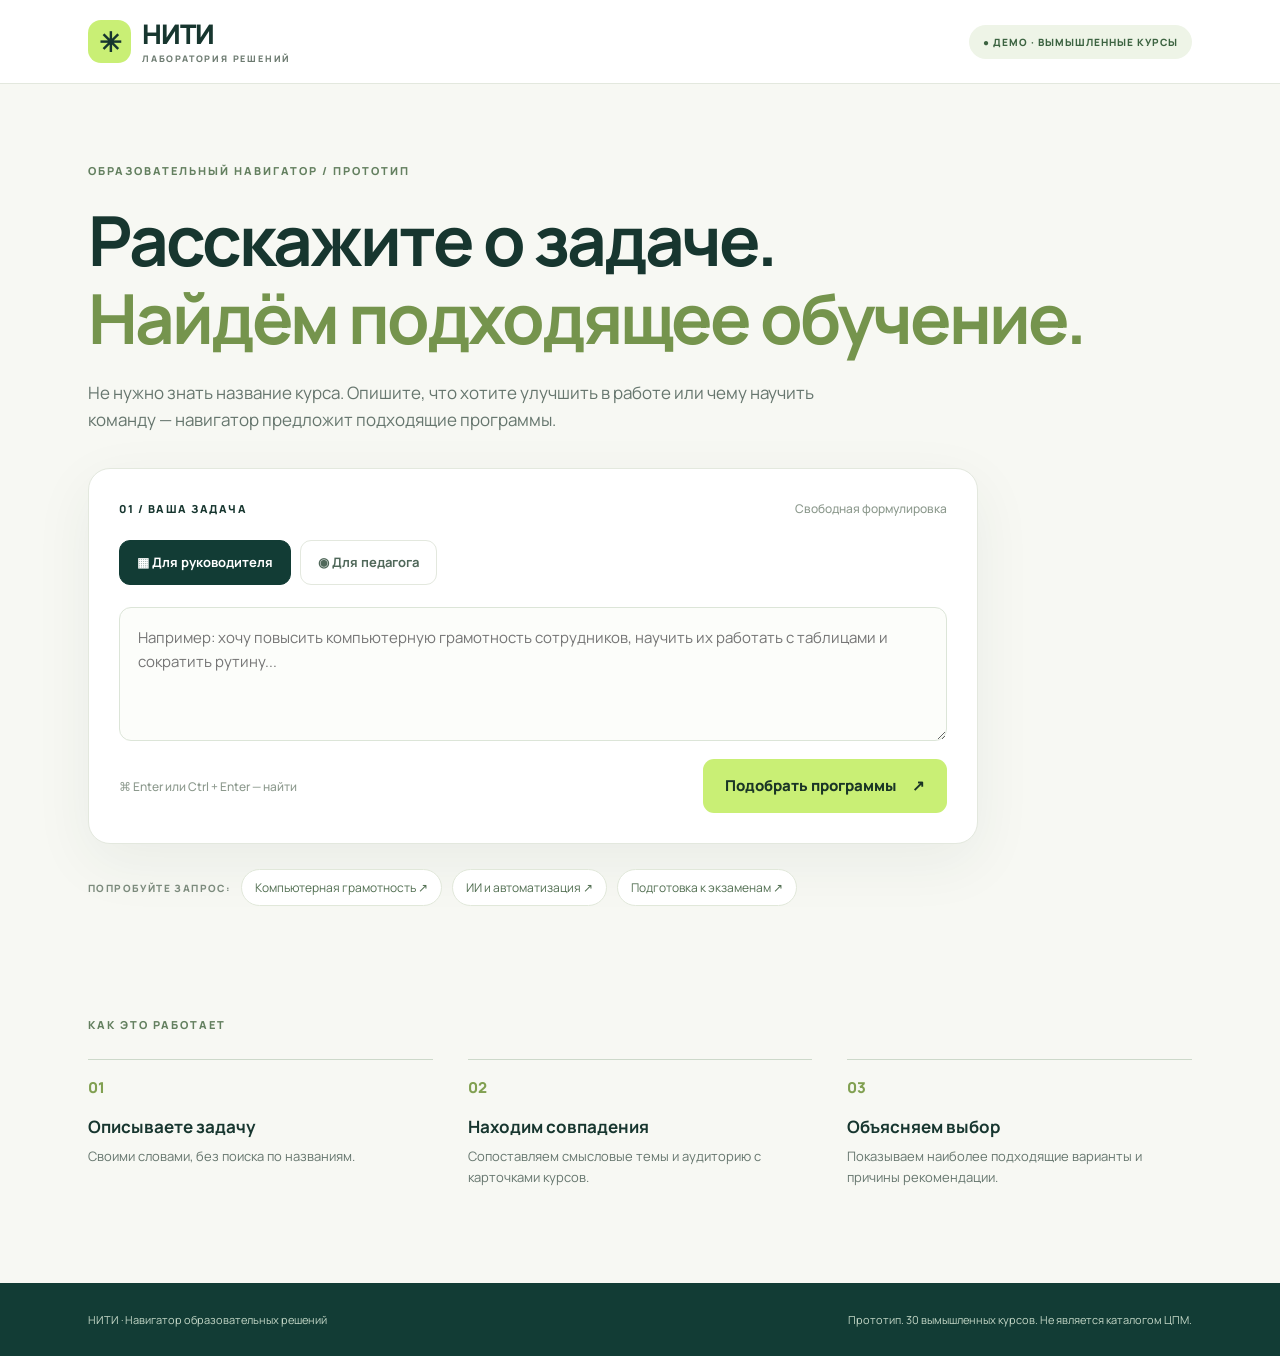
==== index.html @ 98d262a6 "Add files via upload" ====
<!doctype html><html lang="ru"><head><meta charset="utf-8"><meta name="viewport" content="width=device-width, initial-scale=1"><meta name="theme-color" content="#113c35"><title>НИТИ — Навигатор образовательных решений · Демо</title><link rel="stylesheet" href="style.css"></head><body>
<header class="top"><div class="wrap top-inner"><div class="brand"><span class="brand-icon">✳</span><span>НИТИ <small>ЛАБОРАТОРИЯ РЕШЕНИЙ</small></span></div><span class="demo-pill">● ДЕМО · ВЫМЫШЛЕННЫЕ КУРСЫ</span></div></header>
<main class="wrap"><section class="hero"><div class="eyebrow">ОБРАЗОВАТЕЛЬНЫЙ НАВИГАТОР / ПРОТОТИП</div><h1>Расскажите о задаче.<br><em>Найдём подходящее обучение.</em></h1><p class="lead">Не нужно знать название курса. Опишите, что хотите улучшить в работе или чему научить команду — навигатор предложит подходящие программы.</p><div class="search-card"><div class="card-top"><span>01 / ВАША ЗАДАЧА</span><span class="mini">Свободная формулировка</span></div><div class="role-group" role="group" aria-label="Для кого подбираем"><button class="role active" data-role="leader" aria-pressed="true">▦ Для руководителя</button><button class="role" data-role="teacher" aria-pressed="false">◉ Для педагога</button></div><label class="sr" for="query">Опишите вашу задачу</label><textarea id="query" rows="4" placeholder="Например: хочу повысить компьютерную грамотность сотрудников, научить их работать с таблицами и сократить рутину..."></textarea><div class="search-footer"><span class="hint">⌘ Enter или Ctrl + Enter — найти</span><button class="primary" id="searchBtn">Подобрать программы <span>↗</span></button></div></div><div class="examples"><span>ПОПРОБУЙТЕ ЗАПРОС:</span><button data-example="Хочу повысить компьютерную грамотность сотрудников, научить их работать с таблицами и документами">Компьютерная грамотность ↗</button><button data-example="Педагоги тратят много времени на рутину. Хотим внедрить искусственный интеллект и автоматизацию">ИИ и автоматизация ↗</button><button data-example="Хочу улучшить результаты ОГЭ и ЕГЭ, подготовить учителей к работе с экзаменационными заданиями">Подготовка к экзаменам ↗</button></div></section>
<section class="results hidden" id="results" aria-live="polite"><div class="section-heading"><div><div class="eyebrow">02 / РЕЗУЛЬТАТ ПОДБОРА</div><h2 id="resultsTitle">Ваши рекомендации</h2><p id="resultsSubtitle"></p></div><button id="resetBtn" class="outline">← Новый запрос</button></div><div id="intent" class="intent"></div><div id="cards" class="grid"></div><div class="after"><strong>Не нашли то, что нужно?</strong><p>В полной версии здесь можно будет уточнить запрос или оставить заявку на индивидуальную программу обучения.</p><button id="refineBtn" class="outline">Уточнить запрос ↑</button></div></section>
<section class="how"><div class="eyebrow">КАК ЭТО РАБОТАЕТ</div><div class="steps"><div><span>01</span><h3>Описываете задачу</h3><p>Своими словами, без поиска по названиям.</p></div><div><span>02</span><h3>Находим совпадения</h3><p>Сопоставляем смысловые темы и аудиторию с карточками курсов.</p></div><div><span>03</span><h3>Объясняем выбор</h3><p>Показываем наиболее подходящие варианты и причины рекомендации.</p></div></div></section></main>
<footer><div class="wrap foot"><span>НИТИ · Навигатор образовательных решений</span><span>Прототип. 30 вымышленных курсов. Не является каталогом ЦПМ.</span></div></footer><script src="app.js" defer></script></body></html>
---- style.css ----
@import url('https://fonts.googleapis.com/css2?family=Manrope:wght@400;500;600;700;800&display=swap');
:root{--dark:#123c35;--ink:#17362f;--muted:#66766e;--green:#e2f4a8;--lime:#c9ef75;--bg:#f7f8f3;--line:#e3e8de}*{box-sizing:border-box}html{scroll-behavior:smooth}body{margin:0;background:var(--bg);color:var(--ink);font:15px/1.6 Manrope,Arial,sans-serif}button,textarea{font:inherit}button{cursor:pointer}.wrap{max-width:1160px;margin:auto;padding:0 28px}.top{border-bottom:1px solid var(--line);background:#fff}.top-inner{height:83px;display:flex;justify-content:space-between;align-items:center;gap:20px}.brand{display:flex;align-items:center;gap:11px;font-size:27px;font-weight:800;letter-spacing:-1px;line-height:1}.brand small{display:block;font-size:9px;letter-spacing:1.8px;margin-top:7px;color:#6d7b71}.brand-icon{display:grid;place-items:center;width:43px;height:43px;background:var(--lime);border-radius:13px;font-size:27px}.demo-pill{background:#eef4e7;color:#3c6341;font-size:10px;font-weight:800;letter-spacing:1px;border-radius:50px;padding:9px 14px}.hero{padding:78px 0 65px}.eyebrow{font-size:11px;font-weight:800;letter-spacing:2px;color:#648060}.hero h1{font-size:clamp(37px,5.5vw,69px);line-height:1.14;letter-spacing:-3px;margin:21px 0}.hero h1 em{font-style:normal;color:#75944d}.lead{font-size:17px;max-width:760px;color:var(--muted);margin:0 0 35px}.search-card{max-width:890px;padding:30px;background:#fff;border:1px solid var(--line);border-radius:22px;box-shadow:0 18px 60px #243c2810}.card-top,.search-footer{display:flex;justify-content:space-between;align-items:center;gap:15px}.card-top{font-size:11px;font-weight:800;letter-spacing:1.5px}.mini,.hint{color:#8c998d;font-size:12px;font-weight:500;letter-spacing:0}.role-group{display:flex;gap:9px;margin:22px 0}.role{padding:11px 17px;border:1px solid var(--line);border-radius:11px;background:#fff;color:#50685a;font-size:13px;font-weight:700}.role.active{background:var(--dark);color:white;border-color:var(--dark)}textarea{display:block;width:100%;border:1px solid #dce5d8;border-radius:12px;resize:vertical;min-height:132px;padding:18px;color:var(--ink);outline:none;background:#fcfdfa}textarea:focus{border-color:#86a961;box-shadow:0 0 0 3px #dcefc5}.search-footer{margin-top:18px}.primary{border:0;background:var(--lime);color:#1a3526;font-weight:800;padding:15px 22px;border-radius:11px}.primary:hover{background:#b6e65a}.primary span{margin-left:13px}.examples{display:flex;flex-wrap:wrap;align-items:center;gap:10px;max-width:980px;margin-top:25px}.examples span{font-size:10px;font-weight:800;letter-spacing:1.4px;color:#7c8b7d}.examples button{border:1px solid #e1e8da;border-radius:30px;padding:8px 13px;background:white;color:#526f52;font-size:12px}.examples button:hover,.outline:hover{background:#e9f4df}.results{border-top:1px solid var(--line);padding:55px 0 65px}.hidden{display:none}.section-heading{display:flex;justify-content:space-between;align-items:center;gap:20px}.section-heading h2{font-size:35px;letter-spacing:-1.2px;margin:10px 0 5px}.section-heading p{color:var(--muted);margin:0}.outline{border:1px solid #cfddcb;background:#fff;color:#395c43;border-radius:11px;padding:12px 16px;font-weight:700}.intent{background:#eaf2dc;padding:19px 23px;border-radius:14px;margin:27px 0;color:#3e6145}.intent strong{display:block;margin-bottom:7px}.chip{display:inline-block;background:#fff;border:1px solid #dbe6d0;border-radius:30px;padding:5px 11px;font-size:12px;margin:4px 6px 2px 0}.grid{display:grid;grid-template-columns:repeat(3,minmax(0,1fr));gap:17px}.course{background:#fff;border:1px solid var(--line);border-radius:18px;padding:24px;display:flex;flex-direction:column;min-height:350px}.course .number{font-size:11px;color:#87998b;font-weight:800;letter-spacing:1px}.course h3{font-size:20px;line-height:1.35;letter-spacing:-.5px;margin:16px 0 10px}.course p{font-size:13px;color:#6b7a70;margin:0 0 14px}.meta{font-size:12px;color:#526d56;margin-top:auto;border-top:1px solid var(--line);padding-top:14px}.meta span{display:block;margin:4px 0}.match{font-size:11px;font-weight:800;color:#538044;background:#eaf5dc;padding:5px 9px;border-radius:30px;display:inline-block;align-self:start}.why{margin-top:12px;padding:12px;background:#f4f8ec;border-radius:10px;color:#466247;font-size:12px}.after{margin-top:22px;background:#f0f2ea;border-radius:17px;padding:24px}.after p{color:var(--muted);margin:5px 0 15px}.how{padding:45px 0 95px}.steps{display:grid;grid-template-columns:repeat(3,1fr);gap:35px;margin-top:25px}.steps>div{border-top:1px solid #cdd9ca;padding-top:16px}.steps span{color:#81a051;font-weight:800}.steps h3{font-size:17px;margin:13px 0 6px}.steps p{color:var(--muted);font-size:13px;margin:0}footer{background:#123c35;color:#c4d7c7}.foot{display:flex;justify-content:space-between;gap:20px;padding-top:28px;padding-bottom:28px;font-size:11px}.sr{position:absolute;clip:rect(0,0,0,0);width:1px;height:1px;overflow:hidden}@media(max-width:850px){.grid{grid-template-columns:1fr 1fr}.hero{padding-top:55px}.steps{gap:18px}}@media(max-width:620px){.wrap{padding:0 18px}.top-inner{height:72px}.demo-pill{font-size:8px;letter-spacing:0;padding:7px}.hero h1{letter-spacing:-1.6px}.lead{font-size:15px}.search-card{padding:18px}.card-top .mini,.hint{display:none}.search-footer{justify-content:flex-end}.role-group{flex-wrap:wrap}.grid,.steps{grid-template-columns:1fr}.section-heading{align-items:flex-start;flex-direction:column}.foot{flex-direction:column}.course{min-height:0}}
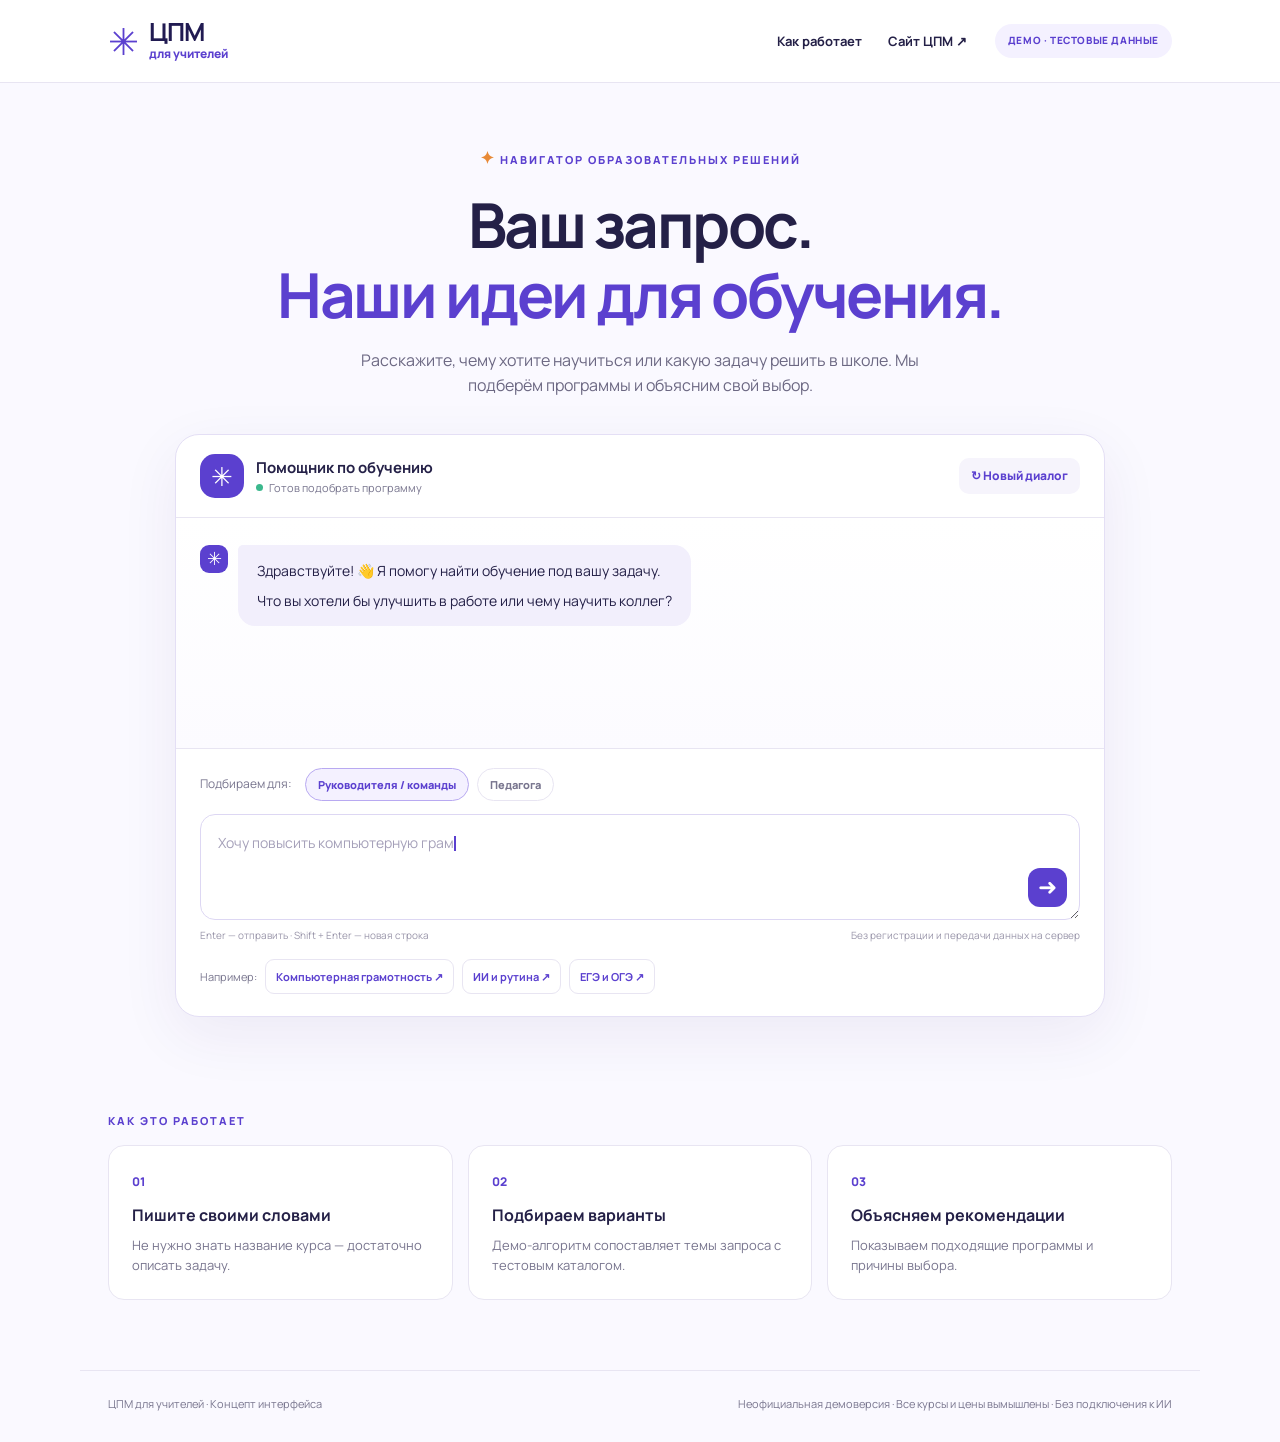
==== commit 6087c6e3: "Add files via upload" ====
--- a/index.html
+++ b/index.html
@@ -1,6 +1,5 @@
-<!doctype html><html lang="ru"><head><meta charset="utf-8"><meta name="viewport" content="width=device-width, initial-scale=1"><meta name="theme-color" content="#113c35"><title>НИТИ — Навигатор образовательных решений · Демо</title><link rel="stylesheet" href="style.css"></head><body>
-<header class="top"><div class="wrap top-inner"><div class="brand"><span class="brand-icon">✳</span><span>НИТИ <small>ЛАБОРАТОРИЯ РЕШЕНИЙ</small></span></div><span class="demo-pill">● ДЕМО · ВЫМЫШЛЕННЫЕ КУРСЫ</span></div></header>
-<main class="wrap"><section class="hero"><div class="eyebrow">ОБРАЗОВАТЕЛЬНЫЙ НАВИГАТОР / ПРОТОТИП</div><h1>Расскажите о задаче.<br><em>Найдём подходящее обучение.</em></h1><p class="lead">Не нужно знать название курса. Опишите, что хотите улучшить в работе или чему научить команду — навигатор предложит подходящие программы.</p><div class="search-card"><div class="card-top"><span>01 / ВАША ЗАДАЧА</span><span class="mini">Свободная формулировка</span></div><div class="role-group" role="group" aria-label="Для кого подбираем"><button class="role active" data-role="leader" aria-pressed="true">▦ Для руководителя</button><button class="role" data-role="teacher" aria-pressed="false">◉ Для педагога</button></div><label class="sr" for="query">Опишите вашу задачу</label><textarea id="query" rows="4" placeholder="Например: хочу повысить компьютерную грамотность сотрудников, научить их работать с таблицами и сократить рутину..."></textarea><div class="search-footer"><span class="hint">⌘ Enter или Ctrl + Enter — найти</span><button class="primary" id="searchBtn">Подобрать программы <span>↗</span></button></div></div><div class="examples"><span>ПОПРОБУЙТЕ ЗАПРОС:</span><button data-example="Хочу повысить компьютерную грамотность сотрудников, научить их работать с таблицами и документами">Компьютерная грамотность ↗</button><button data-example="Педагоги тратят много времени на рутину. Хотим внедрить искусственный интеллект и автоматизацию">ИИ и автоматизация ↗</button><button data-example="Хочу улучшить результаты ОГЭ и ЕГЭ, подготовить учителей к работе с экзаменационными заданиями">Подготовка к экзаменам ↗</button></div></section>
-<section class="results hidden" id="results" aria-live="polite"><div class="section-heading"><div><div class="eyebrow">02 / РЕЗУЛЬТАТ ПОДБОРА</div><h2 id="resultsTitle">Ваши рекомендации</h2><p id="resultsSubtitle"></p></div><button id="resetBtn" class="outline">← Новый запрос</button></div><div id="intent" class="intent"></div><div id="cards" class="grid"></div><div class="after"><strong>Не нашли то, что нужно?</strong><p>В полной версии здесь можно будет уточнить запрос или оставить заявку на индивидуальную программу обучения.</p><button id="refineBtn" class="outline">Уточнить запрос ↑</button></div></section>
-<section class="how"><div class="eyebrow">КАК ЭТО РАБОТАЕТ</div><div class="steps"><div><span>01</span><h3>Описываете задачу</h3><p>Своими словами, без поиска по названиям.</p></div><div><span>02</span><h3>Находим совпадения</h3><p>Сопоставляем смысловые темы и аудиторию с карточками курсов.</p></div><div><span>03</span><h3>Объясняем выбор</h3><p>Показываем наиболее подходящие варианты и причины рекомендации.</p></div></div></section></main>
-<footer><div class="wrap foot"><span>НИТИ · Навигатор образовательных решений</span><span>Прототип. 30 вымышленных курсов. Не является каталогом ЦПМ.</span></div></footer><script src="app.js" defer></script></body></html>
+<!doctype html><html lang="ru"><head><meta charset="utf-8"><meta name="viewport" content="width=device-width, initial-scale=1"><meta name="theme-color" content="#211b52"><title>ЦПМ для учителей — подбор обучения</title><link rel="stylesheet" href="style.css"></head><body>
+<header class="header"><div class="shell header-in"><a class="logo" href="#" aria-label="ЦПМ для учителей"><span class="logo-mark">✳</span><span><b>ЦПМ</b><small>для учителей</small></span></a><nav><a href="#about">Как работает</a><a href="https://цпм.рф" target="_blank" rel="noopener">Сайт ЦПМ ↗</a></nav><span class="badge">ДЕМО · ТЕСТОВЫЕ ДАННЫЕ</span></div></header>
+<main class="shell"><section class="intro"><div class="eyebrow"><span class="spark">✦</span> НАВИГАТОР ОБРАЗОВАТЕЛЬНЫХ РЕШЕНИЙ</div><h1>Ваш запрос.<br><span>Наши идеи для обучения.</span></h1><p>Расскажите, чему хотите научиться или какую задачу решить в школе. Мы подберём программы и объясним свой выбор.</p></section>
+<section class="assistant" aria-label="Диалог подбора курсов"><div class="chat-head"><div class="avatar">✳</div><div><strong>Помощник по обучению</strong><small><i></i> Готов подобрать программу</small></div><button id="clearBtn" class="ghost" type="button">↻ <span>Новый диалог</span></button></div><div class="conversation" id="conversation" aria-live="polite"><div class="message bot"><span class="bot-icon">✳</span><div class="bubble"><p>Здравствуйте! 👋 Я помогу найти обучение под вашу задачу.</p><p>Что вы хотели бы улучшить в работе или чему научить коллег?</p></div></div></div><div class="composer"><div class="audience"><span>Подбираем для:</span><button type="button" class="role active" data-role="leader" aria-pressed="true">Руководителя / команды</button><button type="button" class="role" data-role="teacher" aria-pressed="false">Педагога</button></div><form id="chatForm"><div class="input-wrap"><label class="sr" for="query">Ваш запрос</label><textarea id="query" rows="3" aria-describedby="inputHelp"></textarea><div id="typeHint" class="type-hint" aria-hidden="true"><span id="typeText"></span><span class="cursor"></span></div><button id="sendBtn" class="send" type="submit" aria-label="Отправить запрос" disabled>➜</button></div><div class="composer-bottom"><span id="inputHelp">Enter — отправить · Shift + Enter — новая строка</span><span>Без регистрации и передачи данных на сервер</span></div></form><div class="quick"><span>Например:</span><button data-example="Хочу повысить компьютерную грамотность сотрудников, научить их работать с таблицами">Компьютерная грамотность ↗</button><button data-example="Педагоги перегружены рутиной. Как научить их пользоваться ИИ и автоматизировать задачи?">ИИ и рутина ↗</button><button data-example="Нужно улучшить результаты ЕГЭ и ОГЭ в школе">ЕГЭ и ОГЭ ↗</button></div></div></section>
+<section class="about" id="about"><div class="eyebrow">КАК ЭТО РАБОТАЕТ</div><div class="features"><article><span>01</span><h3>Пишите своими словами</h3><p>Не нужно знать название курса — достаточно описать задачу.</p></article><article><span>02</span><h3>Подбираем варианты</h3><p>Демо-алгоритм сопоставляет темы запроса с тестовым каталогом.</p></article><article><span>03</span><h3>Объясняем рекомендации</h3><p>Показываем подходящие программы и причины выбора.</p></article></div></section></main><footer class="shell footer"><span>ЦПМ для учителей · Концепт интерфейса</span><span>Неофициальная демоверсия · Все курсы и цены вымышлены · Без подключения к ИИ</span></footer><script src="app.js" defer></script></body></html>
--- a/style.css
+++ b/style.css
@@ -1,2 +1,4 @@
 @import url('https://fonts.googleapis.com/css2?family=Manrope:wght@400;500;600;700;800&display=swap');
-:root{--dark:#123c35;--ink:#17362f;--muted:#66766e;--green:#e2f4a8;--lime:#c9ef75;--bg:#f7f8f3;--line:#e3e8de}*{box-sizing:border-box}html{scroll-behavior:smooth}body{margin:0;background:var(--bg);color:var(--ink);font:15px/1.6 Manrope,Arial,sans-serif}button,textarea{font:inherit}button{cursor:pointer}.wrap{max-width:1160px;margin:auto;padding:0 28px}.top{border-bottom:1px solid var(--line);background:#fff}.top-inner{height:83px;display:flex;justify-content:space-between;align-items:center;gap:20px}.brand{display:flex;align-items:center;gap:11px;font-size:27px;font-weight:800;letter-spacing:-1px;line-height:1}.brand small{display:block;font-size:9px;letter-spacing:1.8px;margin-top:7px;color:#6d7b71}.brand-icon{display:grid;place-items:center;width:43px;height:43px;background:var(--lime);border-radius:13px;font-size:27px}.demo-pill{background:#eef4e7;color:#3c6341;font-size:10px;font-weight:800;letter-spacing:1px;border-radius:50px;padding:9px 14px}.hero{padding:78px 0 65px}.eyebrow{font-size:11px;font-weight:800;letter-spacing:2px;color:#648060}.hero h1{font-size:clamp(37px,5.5vw,69px);line-height:1.14;letter-spacing:-3px;margin:21px 0}.hero h1 em{font-style:normal;color:#75944d}.lead{font-size:17px;max-width:760px;color:var(--muted);margin:0 0 35px}.search-card{max-width:890px;padding:30px;background:#fff;border:1px solid var(--line);border-radius:22px;box-shadow:0 18px 60px #243c2810}.card-top,.search-footer{display:flex;justify-content:space-between;align-items:center;gap:15px}.card-top{font-size:11px;font-weight:800;letter-spacing:1.5px}.mini,.hint{color:#8c998d;font-size:12px;font-weight:500;letter-spacing:0}.role-group{display:flex;gap:9px;margin:22px 0}.role{padding:11px 17px;border:1px solid var(--line);border-radius:11px;background:#fff;color:#50685a;font-size:13px;font-weight:700}.role.active{background:var(--dark);color:white;border-color:var(--dark)}textarea{display:block;width:100%;border:1px solid #dce5d8;border-radius:12px;resize:vertical;min-height:132px;padding:18px;color:var(--ink);outline:none;background:#fcfdfa}textarea:focus{border-color:#86a961;box-shadow:0 0 0 3px #dcefc5}.search-footer{margin-top:18px}.primary{border:0;background:var(--lime);color:#1a3526;font-weight:800;padding:15px 22px;border-radius:11px}.primary:hover{background:#b6e65a}.primary span{margin-left:13px}.examples{display:flex;flex-wrap:wrap;align-items:center;gap:10px;max-width:980px;margin-top:25px}.examples span{font-size:10px;font-weight:800;letter-spacing:1.4px;color:#7c8b7d}.examples button{border:1px solid #e1e8da;border-radius:30px;padding:8px 13px;background:white;color:#526f52;font-size:12px}.examples button:hover,.outline:hover{background:#e9f4df}.results{border-top:1px solid var(--line);padding:55px 0 65px}.hidden{display:none}.section-heading{display:flex;justify-content:space-between;align-items:center;gap:20px}.section-heading h2{font-size:35px;letter-spacing:-1.2px;margin:10px 0 5px}.section-heading p{color:var(--muted);margin:0}.outline{border:1px solid #cfddcb;background:#fff;color:#395c43;border-radius:11px;padding:12px 16px;font-weight:700}.intent{background:#eaf2dc;padding:19px 23px;border-radius:14px;margin:27px 0;color:#3e6145}.intent strong{display:block;margin-bottom:7px}.chip{display:inline-block;background:#fff;border:1px solid #dbe6d0;border-radius:30px;padding:5px 11px;font-size:12px;margin:4px 6px 2px 0}.grid{display:grid;grid-template-columns:repeat(3,minmax(0,1fr));gap:17px}.course{background:#fff;border:1px solid var(--line);border-radius:18px;padding:24px;display:flex;flex-direction:column;min-height:350px}.course .number{font-size:11px;color:#87998b;font-weight:800;letter-spacing:1px}.course h3{font-size:20px;line-height:1.35;letter-spacing:-.5px;margin:16px 0 10px}.course p{font-size:13px;color:#6b7a70;margin:0 0 14px}.meta{font-size:12px;color:#526d56;margin-top:auto;border-top:1px solid var(--line);padding-top:14px}.meta span{display:block;margin:4px 0}.match{font-size:11px;font-weight:800;color:#538044;background:#eaf5dc;padding:5px 9px;border-radius:30px;display:inline-block;align-self:start}.why{margin-top:12px;padding:12px;background:#f4f8ec;border-radius:10px;color:#466247;font-size:12px}.after{margin-top:22px;background:#f0f2ea;border-radius:17px;padding:24px}.after p{color:var(--muted);margin:5px 0 15px}.how{padding:45px 0 95px}.steps{display:grid;grid-template-columns:repeat(3,1fr);gap:35px;margin-top:25px}.steps>div{border-top:1px solid #cdd9ca;padding-top:16px}.steps span{color:#81a051;font-weight:800}.steps h3{font-size:17px;margin:13px 0 6px}.steps p{color:var(--muted);font-size:13px;margin:0}footer{background:#123c35;color:#c4d7c7}.foot{display:flex;justify-content:space-between;gap:20px;padding-top:28px;padding-bottom:28px;font-size:11px}.sr{position:absolute;clip:rect(0,0,0,0);width:1px;height:1px;overflow:hidden}@media(max-width:850px){.grid{grid-template-columns:1fr 1fr}.hero{padding-top:55px}.steps{gap:18px}}@media(max-width:620px){.wrap{padding:0 18px}.top-inner{height:72px}.demo-pill{font-size:8px;letter-spacing:0;padding:7px}.hero h1{letter-spacing:-1.6px}.lead{font-size:15px}.search-card{padding:18px}.card-top .mini,.hint{display:none}.search-footer{justify-content:flex-end}.role-group{flex-wrap:wrap}.grid,.steps{grid-template-columns:1fr}.section-heading{align-items:flex-start;flex-direction:column}.foot{flex-direction:column}.course{min-height:0}}
+:root{--ink:#242047;--violet:#5b40cf;--deep:#211b52;--pale:#f4f1ff;--muted:#78758e;--line:#e8e5f2;--orange:#ffae62}*{box-sizing:border-box}html{scroll-behavior:smooth}body{margin:0;background:#faf9ff;color:var(--ink);font:15px/1.55 Manrope,Arial,sans-serif}button,textarea{font:inherit}button{cursor:pointer}.shell{max-width:1120px;margin:auto;padding-left:28px;padding-right:28px}.header{background:white;border-bottom:1px solid var(--line)}.header-in{height:82px;display:flex;align-items:center;gap:28px}.logo{display:flex;align-items:center;gap:10px;text-decoration:none;color:var(--deep)}.logo-mark{font-size:37px;color:var(--violet);line-height:1}.logo b{display:block;font-size:25px;letter-spacing:-1px;line-height:1.1}.logo small{display:block;font-size:12px;font-weight:800;color:var(--violet)}nav{display:flex;gap:26px;margin-left:auto}nav a{color:var(--ink);text-decoration:none;font-size:13px;font-weight:700}nav a:hover{color:var(--violet)}.badge{border-radius:99px;background:var(--pale);padding:9px 13px;font-size:10px;font-weight:800;letter-spacing:.6px;color:var(--violet)}.intro{text-align:center;padding:62px 0 36px}.eyebrow{font-size:11px;font-weight:800;letter-spacing:2px;color:var(--violet)}.spark{font-size:17px;color:#e88a37}.intro h1{font-size:clamp(36px,5.5vw,62px);line-height:1.12;letter-spacing:-2.5px;margin:19px 0}.intro h1 span{color:var(--violet)}.intro p{font-size:16px;max-width:630px;margin:0 auto;color:#6c6883}.assistant{max-width:930px;margin:0 auto 95px;border:1px solid #e4dff5;background:white;border-radius:24px;overflow:hidden;box-shadow:0 18px 60px #35207012}.chat-head{padding:19px 24px;display:flex;align-items:center;gap:12px;border-bottom:1px solid var(--line)}.avatar,.bot-icon{background:var(--violet);color:white;display:grid;place-items:center;flex-shrink:0}.avatar{width:44px;height:44px;border-radius:15px;font-size:26px}.chat-head strong{display:block;font-size:15px}.chat-head small{display:flex;align-items:center;gap:6px;color:var(--muted);font-size:11px}.chat-head i{height:7px;width:7px;border-radius:50%;background:#3cb88d}.ghost{margin-left:auto;border:0;background:#f6f4fc;border-radius:10px;padding:9px 12px;color:var(--violet);font-weight:800;font-size:12px}.conversation{min-height:230px;max-height:620px;overflow:auto;padding:27px 24px;background:linear-gradient(180deg,#fff,#fcfbff)}.message{display:flex;gap:10px;margin-bottom:22px;align-items:flex-start}.bot-icon{width:28px;height:28px;border-radius:9px;font-size:18px}.bubble{max-width:88%;padding:15px 19px;border-radius:5px 17px 17px 17px;background:#f2effc;font-size:14px}.bubble p{margin:0 0 8px}.bubble p:last-child{margin-bottom:0}.message.user{justify-content:flex-end}.user .bubble{background:var(--deep);color:white;border-radius:17px 5px 17px 17px;white-space:pre-wrap}.composer{border-top:1px solid var(--line);padding:19px 24px 22px}.audience{display:flex;gap:8px;align-items:center;flex-wrap:wrap;margin-bottom:13px}.audience>span{font-size:12px;color:var(--muted);margin-right:5px}.role{background:white;border:1px solid var(--line);border-radius:99px;padding:7px 12px;font-size:11px;font-weight:800;color:var(--muted)}.role.active{background:var(--pale);color:var(--violet);border-color:#b8a9f1}.input-wrap{position:relative;border:1.5px solid #ddd7f3;border-radius:15px;transition:border-color .2s}.input-wrap:focus-within{border-color:var(--violet)}textarea{display:block;width:100%;resize:vertical;min-height:100px;border:0;background:transparent;outline:0;padding:17px 62px 17px 17px;color:var(--ink);position:relative;z-index:2}.type-hint{position:absolute;top:17px;left:17px;right:62px;color:#a5a0b9;pointer-events:none;white-space:pre-wrap;overflow-wrap:anywhere;font-size:14px;line-height:1.55;z-index:1}.cursor{display:inline-block;width:2px;height:15px;background:var(--violet);vertical-align:-3px;animation:blink .85s step-end infinite}@keyframes blink{50%{opacity:0}}.send{position:absolute;right:12px;bottom:12px;width:39px;height:39px;border:0;border-radius:12px;background:var(--violet);color:white;font-size:23px;z-index:3}.send:disabled{opacity:.45;cursor:wait}.composer-bottom{display:flex;justify-content:space-between;gap:12px;color:#9a96aa;font-size:10px;margin-top:8px}.quick{display:flex;gap:8px;flex-wrap:wrap;align-items:center;margin-top:16px}.quick span{font-size:11px;color:var(--muted)}.quick button{border:1px solid var(--line);background:#fff;border-radius:9px;padding:8px 10px;font-size:11px;font-weight:700;color:var(--violet)}.quick button:hover{background:var(--pale)}.course-list{display:grid;gap:11px;margin-top:14px}.course{background:white;border:1px solid #ded7f8;border-radius:14px;padding:16px}.course .tag{font-size:10px;color:var(--violet);font-weight:800;letter-spacing:.5px}.course h3{margin:5px 0 7px;font-size:15px;line-height:1.3}.course p{font-size:12px;color:#68637c;margin:0 0 8px}.course .facts{font-size:11px;color:#77718c}.course .reason{font-size:12px;margin-top:9px;padding:9px 11px;background:#f8f6ff;border-radius:8px}.note{font-size:11px!important;color:#77718c;margin-top:12px!important}.about{padding-bottom:70px}.features{display:grid;grid-template-columns:repeat(3,1fr);gap:15px;margin-top:16px}.features article{border:1px solid var(--line);background:white;border-radius:16px;padding:23px}.features article>span{font-size:12px;color:var(--violet);font-weight:800}.features h3{font-size:16px;margin:11px 0 7px}.features p{font-size:13px;color:var(--muted);margin:0}.footer{border-top:1px solid var(--line);padding-top:24px;padding-bottom:30px;display:flex;justify-content:space-between;gap:15px;font-size:11px;color:var(--muted)}.sr{position:absolute;width:1px;height:1px;overflow:hidden;clip:rect(0,0,0,0)}@media(max-width:700px){.shell{padding-left:16px;padding-right:16px}.header-in{height:70px;gap:10px}.badge{font-size:8px;padding:7px}nav{display:none}.intro{padding:44px 0 27px}.intro h1{letter-spacing:-1.5px}.intro p{font-size:14px}.chat-head,.conversation,.composer{padding-left:15px;padding-right:15px}.bubble{max-width:95%}.features{grid-template-columns:1fr}.footer{flex-direction:column}.composer-bottom span:last-child{display:none}}@media(prefers-reduced-motion:reduce){.cursor{animation:none}html{scroll-behavior:auto}}
+
+.course-actions{margin-top:14px}.course-link,.primary-action{display:inline-flex;align-items:center;justify-content:center;background:var(--violet);color:#fff;text-decoration:none;border:0;border-radius:11px;padding:11px 16px;font-size:12px;font-weight:800;transition:transform .15s,background .15s}.course-link:hover,.primary-action:hover{background:var(--deep);transform:translateY(-1px)}.program-shell{max-width:860px;margin:45px auto 90px}.back-link{display:inline-block;margin-bottom:24px;color:var(--violet);text-decoration:none;font-weight:800}.program-card{background:#fff;border:1px solid var(--line);border-radius:24px;padding:clamp(22px,5vw,48px);box-shadow:0 18px 60px #35207012}.program-card h1{font-size:clamp(27px,4vw,43px);line-height:1.18;letter-spacing:-1px;margin:15px 0}.program-card .lead{font-size:16px;color:#615b79}.program-meta{display:flex;gap:9px;flex-wrap:wrap;margin:25px 0}.program-meta span{background:var(--pale);color:var(--deep);padding:9px 12px;border-radius:10px;font-size:12px;font-weight:800}.program-card h2{margin-top:26px;font-size:18px}.program-card .cta-area{margin-top:28px;padding:20px;background:#f6f3ff;border-radius:16px}.program-card .cta-area p{font-size:12px;color:#625d78}.primary-action{font:800 14px Manrope,Arial,sans-serif;cursor:pointer}.demo-alert{margin-top:14px;padding:15px;background:#fff;border:1px solid #c8b9fb;border-radius:12px;color:var(--deep);font-size:13px}.demo-alert[hidden]{display:none}
